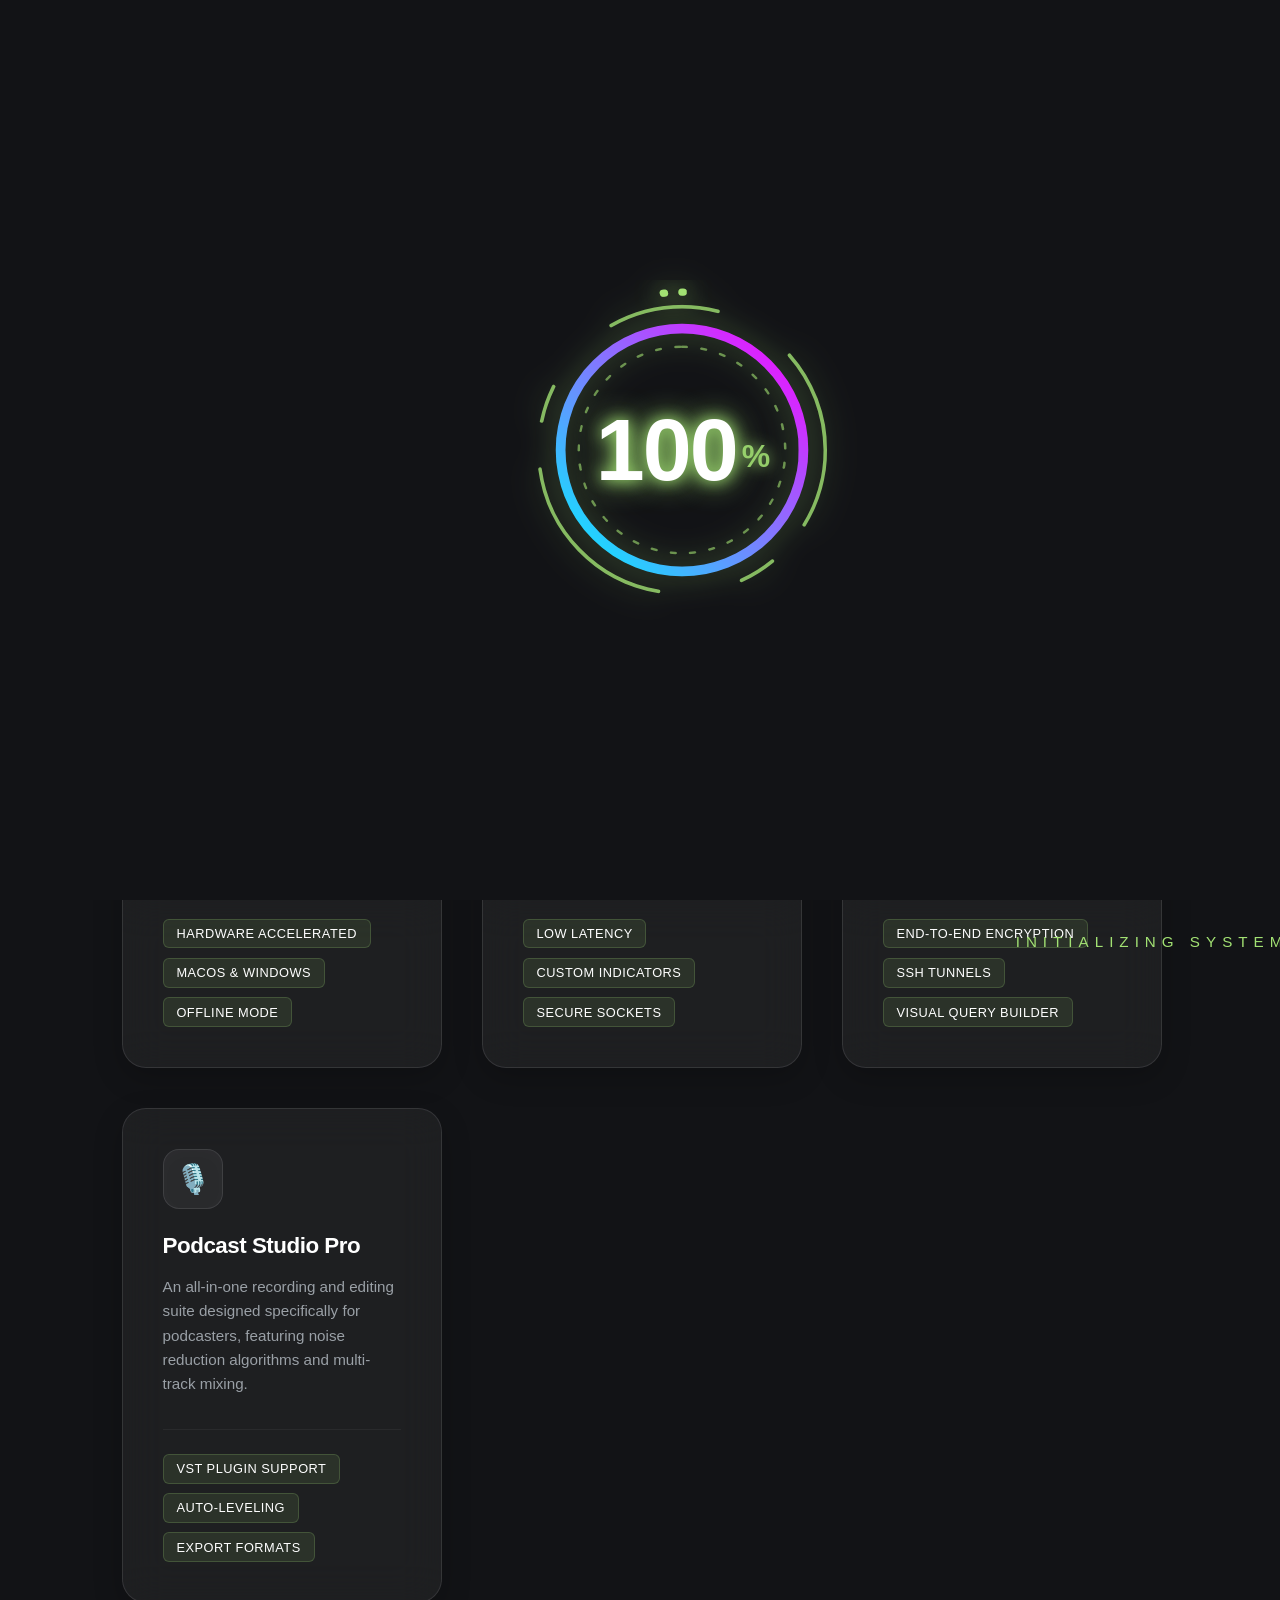
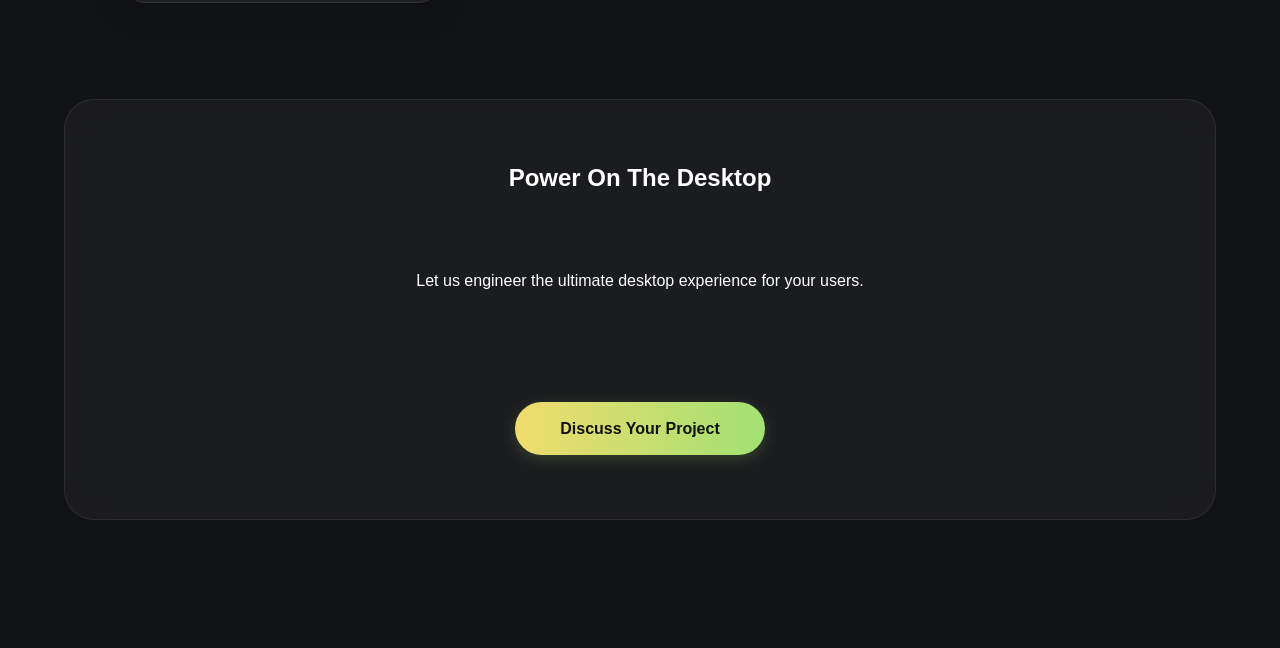
==== app.html @ fe09f775 "Initial commit" ====
<!DOCTYPE html>
<html lang="en">
<head>
    <meta charset="UTF-8">
    <meta name="viewport" content="width=device-width, initial-scale=1.0">
    <!-- Security Headers -->
    <meta http-equiv="Content-Security-Policy" content="default-src 'self' 'unsafe-inline' 'unsafe-eval' https://fonts.googleapis.com https://fonts.gstatic.com https://wa.me https://t.me; img-src 'self' data: https:;">
    <meta http-equiv="X-Content-Type-Options" content="nosniff">
    <meta http-equiv="X-Frame-Options" content="DENY">
    <meta http-equiv="Referrer-Policy" content="strict-origin-when-cross-origin">
    <title>Desktop Apps | Future Developers</title>
    <link rel="stylesheet" href="style.css">
    <link href="https://fonts.googleapis.com/css2?family=Outfit:wght@300;400;500;600;700&display=swap" rel="stylesheet">
</head>
<body>
    <div id="preloader">
        <div class="loader-content">
            <div class="loader-wrapper">
                <svg class="loader-rings" viewBox="0 0 280 280">
                    <defs>
                        <linearGradient id="neonGradient" x1="0%" y1="0%" x2="100%" y2="100%">
                            <stop offset="0%" stop-color="var(--neon-cyan)" />
                            <stop offset="100%" stop-color="var(--neon-pink)" />
                        </linearGradient>
                        <filter id="glow" x="-20%" y="-20%" width="140%" height="140%">
                            <feGaussianBlur stdDeviation="6" result="coloredBlur"/>
                            <feMerge>
                                <feMergeNode in="coloredBlur"/>
                                <feMergeNode in="SourceGraphic"/>
                            </feMerge>
                        </filter>
                        <filter id="glowInner" x="-20%" y="-20%" width="140%" height="140%">
                            <feGaussianBlur stdDeviation="3" result="coloredBlur"/>
                            <feMerge>
                                <feMergeNode in="coloredBlur"/>
                                <feMergeNode in="SourceGraphic"/>
                            </feMerge>
                        </filter>
                    </defs>
                    <circle class="ring ring-track" cx="140" cy="140" r="100"></circle>
                    <circle class="ring ring-dashed-inner" cx="140" cy="140" r="85"></circle>
                    <circle class="ring ring-progress-adv" id="ring-progress" cx="140" cy="140" r="100"></circle>
                    <circle class="ring ring-segmented-outer" cx="140" cy="140" r="118"></circle>
                    <circle class="ring ring-orbital-dot" cx="140" cy="140" r="130"></circle>
                </svg>
                <div class="percentage" id="percentage">0</div>
            </div>
            <div class="loader-status">INITIALIZING SYSTEM</div>
        </div>
    </div>
    <div class="background-blobs">
        <div class="blob blob-1"></div>
        <div class="blob blob-2"></div>
        <div class="blob blob-3"></div>
        <div class="blob blob-4" style="background: radial-gradient(circle, rgba(240, 220, 109, 0.4) 0%, rgba(240, 220, 109, 0) 70%);"></div>
    </div>

    <nav class="navbar">
        <a href="index.html" class="logo" style="text-decoration: none; color: var(--text-primary);">Future<span>Devs</span></a>
        <ul class="nav-links">
            <li><a href="index.html#services">Services</a></li>
            <li><a href="index.html#portfolio">Portfolio</a></li>
            <li><a href="index.html#contact">Contact</a></li>
        </ul>
        <a href="index.html#contact" class="btn-outline">Start Project</a>
    </nav>

    <main>
        <section class="hero page-hero" style="min-height: 50vh; padding-top: 4rem; padding-bottom: 2rem;">
            <div class="hero-content" style="max-width: 800px; text-align: center; margin: 0 auto; padding-right: 0;">
                <h1 class="stagger-text">High-Performance<br><span style="color: var(--accent-green);">Desktop Apps.</span></h1>
                <p class="stagger-text" style="margin: 0 auto 3rem;">Native and cross-platform desktop applications engineered for speed, reliability, and exceptional user experiences. Bring your powerful tools to macOS, Windows, and Linux.</p>
            </div>
        </section>

        <section class="trending-section" style="padding-top: 0; padding-bottom: 6rem;">
            <div class="project-grid">
                
                <div class="project-card">
                    <div class="project-icon">🎨</div>
                    <h3>Vector Design Suite</h3>
                    <p>A lightning-fast native desktop application for creative professionals, featuring infinite canvas rendering and real-time collaboration.</p>
                    <ul class="project-features">
                        <li>Hardware Accelerated</li>
                        <li>macOS & Windows</li>
                        <li>Offline Mode</li>
                    </ul>
                </div>

                <div class="project-card">
                    <div class="project-icon">📊</div>
                    <h3>Financial Trading Terminal</h3>
                    <p>A high-density trading terminal capable of rendering dozens of live data charts simultaneously without lagging or crashing.</p>
                    <ul class="project-features">
                        <li>Low Latency</li>
                        <li>Custom Indicators</li>
                        <li>Secure Sockets</li>
                    </ul>
                </div>

                <div class="project-card">
                    <div class="project-icon">🗄️</div>
                    <h3>Local Database Manager</h3>
                    <p>A secure, offline-first tool for database administrators to query, visualize, and safely backup sensitive on-premise data.</p>
                    <ul class="project-features">
                        <li>End-to-end Encryption</li>
                        <li>SSH Tunnels</li>
                        <li>Visual Query Builder</li>
                    </ul>
                </div>

                <div class="project-card">
                    <div class="project-icon">🎙️</div>
                    <h3>Podcast Studio Pro</h3>
                    <p>An all-in-one recording and editing suite designed specifically for podcasters, featuring noise reduction algorithms and multi-track mixing.</p>
                    <ul class="project-features">
                        <li>VST Plugin Support</li>
                        <li>Auto-Leveling</li>
                        <li>Export Formats</li>
                    </ul>
                </div>

            </div>
        </section>
        
        <section class="contact-section" style="padding-top: 0;">
            <div class="contact-container glass-panel" style="text-align: center; flex-direction: column;">
                <h2>Power On The Desktop</h2>
                <p style="margin-bottom: 2rem;">Let us engineer the ultimate desktop experience for your users.</p>
                <a href="index.html#contact" class="btn-primary">Discuss Your Project</a>
            </div>
        </section>
    </main>

    <script src="script.js"></script>
    <!-- Floating WhatsApp Button -->
    <a href="https://wa.me/94769168815" target="_blank" class="floating-whatsapp" aria-label="Chat with us on WhatsApp">
        <svg viewBox="0 0 24 24" fill="currentColor" xmlns="http://www.w3.org/2000/svg">
            <path d="M17.472 14.382c-.297-.149-1.758-.867-2.03-.967-.273-.099-.471-.148-.67.15-.197.297-.767.966-.94 1.164-.173.199-.347.223-.644.075-.297-.15-1.255-.463-2.39-1.475-.883-.788-1.48-1.761-1.653-2.059-.173-.297-.018-.458.13-.606.134-.133.298-.347.446-.52.149-.174.198-.298.298-.497.099-.198.05-.371-.025-.52-.075-.149-.669-1.612-.916-2.207-.242-.579-.487-.5-.669-.51-.173-.008-.371-.01-.57-.01-.198 0-.52.074-.792.372-.272.297-1.04 1.016-1.04 2.479 0 1.462 1.065 2.875 1.213 3.074.149.198 2.096 3.2 5.077 4.487.709.306 1.262.489 1.694.625.712.227 1.36.195 1.871.118.571-.085 1.758-.719 2.006-1.413.248-.694.248-1.289.173-1.413-.074-.124-.272-.198-.57-.347m-5.421 7.403h-.004a9.87 9.87 0 01-5.031-1.378l-.361-.214-3.741.982.998-3.648-.235-.374a9.86 9.86 0 01-1.51-5.26c.001-5.45 4.436-9.884 9.888-9.884 2.64 0 5.122 1.03 6.988 2.898a9.825 9.825 0 012.893 6.994c-.003 5.45-4.437 9.884-9.885 9.884m8.413-18.297A11.815 11.815 0 0012.05 0C5.495 0 .16 5.335.157 11.892c0 2.096.547 4.142 1.588 5.945L.057 24l6.305-1.654a11.882 11.882 0 005.683 1.448h.005c6.554 0 11.89-5.335 11.893-11.893a11.821 11.821 0 00-3.48-8.413Z"/>
        </svg>
    </a>
    <!-- Floating Telegram Button -->
    <a href="https://t.me/sljohnwick" target="_blank" class="floating-telegram" aria-label="Chat with us on Telegram">
        <svg viewBox="0 0 24 24" fill="currentColor" xmlns="http://www.w3.org/2000/svg">
            <path d="M12 0C5.373 0 0 5.373 0 12s5.373 12 12 12 12-5.373 12-12S18.627 0 12 0zm5.894 8.221l-1.97 9.28c-.145.658-.537.818-1.084.508l-3-2.21-1.446 1.394c-.14.18-.357.295-.6.295-.002 0-.003 0-.005 0l.213-3.054 5.56-5.022c.24-.213-.054-.334-.373-.121l-6.869 4.326-2.96-.924c-.64-.203-.658-.64.135-.954l11.566-4.458c.538-.196 1.006.128.832.941z"/>
        </svg>
    </a>
    <!-- Floating Telegram Button -->
    <a href="https://t.me/sljohnwick" target="_blank" class="floating-telegram" aria-label="Chat with us on Telegram">
        <svg viewBox="0 0 24 24" fill="currentColor" xmlns="http://www.w3.org/2000/svg">
            <path d="M12 0C5.373 0 0 5.373 0 12s5.373 12 12 12 12-5.373 12-12S18.627 0 12 0zm5.894 8.221l-1.97 9.28c-.145.658-.537.818-1.084.508l-3-2.21-1.446 1.394c-.14.18-.357.295-.6.295-.002 0-.003 0-.005 0l.213-3.054 5.56-5.022c.24-.213-.054-.334-.373-.121l-6.869 4.326-2.96-.924c-.64-.203-.658-.64.135-.954l11.566-4.458c.538-.196 1.006.128.832.941z"/>
        </svg>
    </a>
</body>
</html>
---- style.css ----
:root {
    --bg-color: #121316;
    --text-primary: #FFFFFF;
    --text-secondary: #9AA0A6;
    --accent-green: #A2E173;
    --accent-yellow: #F0DC6D;
    --accent-gradient: linear-gradient(90deg, var(--accent-yellow), var(--accent-green));
    --glass-bg: rgba(255, 255, 255, 0.04);
    --glass-border: rgba(255, 255, 255, 0.08);
    --font-main: 'Outfit', sans-serif;
    --neon-cyan: #00f3ff;
    --neon-pink: #ff00ff;
    --neon-glow: rgba(0, 243, 255, 0.4);
}

* {
    margin: 0;
    padding: 0;
    box-sizing: border-box;
}

body {
    background-color: var(--bg-color);
    color: var(--text-primary);
    font-family: var(--font-main);
    overflow-x: hidden;
    position: relative;
    min-height: 100vh;
}

/* Preloader */
#preloader {
    position: fixed;
    top: 0;
    left: 0;
    width: 100%;
    height: 100%;
    background: var(--bg-color);
    display: flex;
    justify-content: center;
    align-items: center;
    z-index: 9999;
    transition: opacity 0.8s cubic-bezier(0.65, 0, 0.35, 1), visibility 0.8s cubic-bezier(0.65, 0, 0.35, 1);
}

#preloader.fade-out {
    opacity: 0;
    visibility: hidden;
}

.loader-content {
    text-align: center;
    width: 320px;
    padding: 2rem;
}

.percentage {
    font-size: 5.5rem;
    font-weight: 700;
    color: #ffffff;
    text-shadow: 0 0 15px var(--accent-green), 0 0 30px var(--accent-green);
    margin: 0;
    font-variant-numeric: tabular-nums;
    letter-spacing: -2px;
    position: relative;
    z-index: 10;
    animation: pulsePercent 2s infinite alternate;
}

.percentage::after {
    content: '%';
    font-size: 2rem;
    margin-left: 5px;
    vertical-align: middle;
    opacity: 0.9;
    color: var(--accent-green);
    text-shadow: 0 0 15px var(--accent-green);
}

@keyframes pulsePercent {
    0% { text-shadow: 0 0 10px var(--accent-green), 0 0 20px var(--accent-green); opacity: 0.8; }
    100% { text-shadow: 0 0 25px var(--accent-green), 0 0 45px var(--accent-green); opacity: 1; }
}

.loader-wrapper {
    position: relative;
    width: 340px;
    height: 340px;
    display: flex;
    justify-content: center;
    align-items: center;
    margin: 0 auto;
}

.loader-rings {
    position: absolute;
    top: 0;
    left: 0;
    width: 100%;
    height: 100%;
    transform: rotate(-90deg);
    filter: drop-shadow(0 0 15px rgba(162, 225, 115, 0.4));
}

.ring {
    fill: none;
    stroke-linecap: round;
}

.ring-track {
    stroke: rgba(255, 255, 255, 0.04);
    stroke-width: 6;
}

.ring-progress-adv {
    stroke: url(#neonGradient);
    stroke-width: 8;
    stroke-dasharray: 628;
    stroke-dashoffset: 628;
    transition: stroke-dashoffset 0.15s cubic-bezier(0.4, 0, 0.2, 1);
}

.ring-dashed-inner {
    stroke: var(--accent-green);
    stroke-width: 2;
    stroke-dasharray: 4 12;
    opacity: 0.6;
    animation: spinClockwise 10s linear infinite;
    transform-origin: center;
}

.ring-segmented-outer {
    stroke: var(--accent-green);
    stroke-width: 3;
    stroke-dasharray: 30 70 150 40;
    opacity: 0.8;
    animation: spinCounter 15s linear infinite;
    transform-origin: center;
}

.ring-orbital-dot {
    stroke: var(--accent-green);
    stroke-width: 6;
    stroke-dasharray: 1 800;
    stroke-linecap: round;
    animation: spinClockwise 3s cubic-bezier(0.68, -0.55, 0.265, 1.55) infinite;
    transform-origin: center;
    filter: drop-shadow(0 0 10px var(--accent-green));
}

.loader-status {
    position: absolute;
    bottom: -50px;
    width: 100%;
    text-align: center;
    font-size: 0.95rem;
    letter-spacing: 6px;
    color: var(--accent-green);
    text-transform: uppercase;
    font-weight: 500;
    animation: pulseText 2s ease-in-out infinite;
}

@keyframes spinClockwise {
    100% { transform: rotate(360deg); }
}

@keyframes spinCounter {
    100% { transform: rotate(-360deg); }
}

@keyframes pulseText {
    0%, 100% { opacity: 0.5; text-shadow: 0 0 8px var(--accent-green); }
    50% { opacity: 1; text-shadow: 0 0 20px var(--accent-green); }
}

/* Background Blobs */
.background-blobs {
    position: fixed;
    top: 0;
    left: 0;
    width: 100%;
    height: 100%;
    z-index: -1;
    overflow: hidden;
    pointer-events: none;
    transform: translateZ(0); /* Hardware acceleration hint */
}

.blob {
    position: absolute;
    border-radius: 50%;
    opacity: 0.6;
    animation: float 20s infinite ease-in-out;
    will-change: transform; /* Hint browser to optimize animation */
}

.blob-1 {
    top: -15%;
    right: -10%;
    width: 700px;
    height: 700px;
    background: radial-gradient(circle, rgba(162, 225, 115, 0.4) 0%, rgba(162, 225, 115, 0) 70%);
    animation-delay: 0s;
}

.blob-2 {
    top: 15%;
    right: 35%;
    width: 450px;
    height: 450px;
    background: radial-gradient(circle, rgba(240, 220, 109, 0.4) 0%, rgba(240, 220, 109, 0) 70%);
    animation-delay: -5s;
}

.blob-3 {
    bottom: -15%;
    left: -15%;
    width: 800px;
    height: 800px;
    background: radial-gradient(circle, rgba(162, 225, 115, 0.2) 0%, rgba(162, 225, 115, 0) 70%);
    animation-delay: -10s;
}

.blob-4 {
    top: 50%;
    right: -5%;
    width: 600px;
    height: 600px;
    background: radial-gradient(circle, rgba(43, 85, 80, 0.4) 0%, rgba(43, 85, 80, 0) 70%);
    animation-delay: -15s;
}

@keyframes float {
    0%, 100% { transform: translate(0, 0) scale(1); }
    33% { transform: translate(40px, -60px) scale(1.1); }
    66% { transform: translate(-30px, 30px) scale(0.9); }
}

/* Navbar */
.navbar {
    display: flex;
    justify-content: space-between;
    align-items: center;
    padding: 2.5rem 5%;
    max-width: 1400px;
    margin: 0 auto;
}

.logo {
    font-size: 2.2rem;
    font-weight: 700;
    letter-spacing: -0.5px;
}

.logo span {
    color: var(--text-secondary);
    font-weight: 400;
}

.nav-links {
    display: flex;
    gap: 3.5rem;
    list-style: none;
}

.nav-links a {
    color: var(--text-primary);
    text-decoration: none;
    font-size: 1rem;
    font-weight: 400;
    transition: color 0.3s;
}

.nav-links a:hover {
    color: var(--accent-green);
}

.btn-outline {
    padding: 0.7rem 2rem;
    border: 1px solid rgba(255,255,255,0.3);
    border-radius: 30px;
    color: var(--text-primary);
    text-decoration: none;
    font-size: 0.95rem;
    transition: all 0.3s ease;
}

.btn-outline:hover {
    border-color: var(--text-primary);
    background: rgba(255,255,255,0.05);
}

/* Hero Section */
.hero {
    display: flex;
    align-items: center;
    justify-content: space-between;
    padding: 3rem 5% 6rem;
    max-width: 1400px;
    margin: 0 auto;
    position: relative;
    gap: 4rem;
}

.hero-content {
    flex: 1;
    max-width: 650px;
    z-index: 2;
}

.hero h1 {
    font-size: 5rem;
    line-height: 1.05;
    font-weight: 600;
    margin-bottom: 1.8rem;
    letter-spacing: -1.5px;
}

.hero p {
    color: var(--text-secondary);
    font-size: 1.15rem;
    line-height: 1.7;
    margin-bottom: 3rem;
    max-width: 90%;
}

.hero-actions {
    display: flex;
    align-items: center;
    gap: 2.5rem;
}

.btn-primary {
    background: var(--accent-gradient);
    color: #111;
    padding: 1.1rem 2.8rem;
    border-radius: 30px;
    text-decoration: none;
    font-weight: 600;
    font-size: 1rem;
    transition: transform 0.3s, box-shadow 0.3s;
    box-shadow: 0 4px 15px rgba(162, 225, 115, 0.2);
}

.btn-primary:hover {
    transform: translateY(-2px);
    box-shadow: 0 8px 30px rgba(162, 225, 115, 0.4);
}

.btn-text {
    color: var(--text-primary);
    text-decoration: none;
    font-weight: 500;
    display: flex;
    align-items: center;
    gap: 0.6rem;
    font-size: 1rem;
    transition: opacity 0.3s;
}

.btn-text:hover {
    opacity: 0.8;
}

.arrow {
    transition: transform 0.3s;
}

.btn-text:hover .arrow {
    transform: translateX(6px);
}

.hero-visual {
    flex: 1;
    position: relative;
    display: flex;
    justify-content: flex-end;
    align-items: center;
    z-index: 2;
}

.hero-image {
    width: 100%;
    max-width: 580px;
    height: 700px;
    border-radius: 30px;
    object-fit: cover;
    mask-image: linear-gradient(to bottom, rgba(0,0,0,1) 60%, rgba(0,0,0,0) 100%);
    -webkit-mask-image: linear-gradient(to bottom, rgba(0,0,0,1) 60%, rgba(0,0,0,0) 100%);
}

.circular-badge {
    position: absolute;
    top: 5%;
    right: -2%;
    width: 120px;
    height: 120px;
    animation: rotate 15s linear infinite;
    background: rgba(0,0,0,0.4);
    backdrop-filter: blur(10px);
    border-radius: 50%;
    display: flex;
    justify-content: center;
    align-items: center;
}

.circular-badge svg {
    width: 90%;
    height: 90%;
    fill: var(--text-secondary);
    font-size: 11px;
    font-weight: 600;
    letter-spacing: 3px;
}

@keyframes rotate {
    100% { transform: rotate(360deg); }
}

/* Stats Bar */
.glass-panel {
    background: var(--glass-bg);
    backdrop-filter: blur(25px);
    -webkit-backdrop-filter: blur(25px);
    border: 1px solid var(--glass-border);
    border-radius: 30px;
    padding: 3rem 5rem;
}

.stats-bar {
    display: flex;
    justify-content: space-between;
    align-items: center;
    max-width: 1300px;
    margin: 2rem auto 6rem;
    position: relative;
    z-index: 10;
    box-shadow: 0 20px 40px rgba(0,0,0,0.2);
}

.stat-item {
    display: flex;
    flex-direction: column;
    gap: 0.8rem;
}

.stat-label {
    color: var(--text-secondary);
    font-size: 1rem;
    font-weight: 500;
}

.stat-value {
    font-size: 2.8rem;
    font-weight: 600;
    display: flex;
    align-items: center;
    gap: 1.5rem;
}

.avatars {
    display: flex;
    margin-left: 1rem;
}

.avatar {
    width: 44px;
    height: 44px;
    border-radius: 50%;
    border: 3px solid #1a1c20;
    margin-left: -15px;
    background-size: cover;
    background-position: center;
}

.bg-1 { background-color: #f7a399; }
.bg-2 { background-color: #9cd08f; }
.bg-3 { background-color: #8faed0; }
.bg-4 { background-color: #d08fce; }
.bg-5 { background-color: #e4c580; }

.eth-price {
    display: flex;
    flex-direction: column;
    align-items: flex-end;
    gap: 0.8rem;
}

.star {
    color: var(--accent-yellow);
    font-size: 1.6rem;
}

/* Trending Section */
.trending-section {
    display: flex;
    padding: 2rem 5% 8rem;
    max-width: 1400px;
    margin: 0 auto;
    gap: 6rem;
    align-items: center;
    position: relative;
    z-index: 2;
}

.trending-grid {
    flex: 1.1;
    display: grid;
    grid-template-columns: 1fr 1fr;
    gap: 1.8rem;
}

.grid-item {
    border-radius: 24px;
    overflow: hidden;
    aspect-ratio: 4/4.5;
    position: relative;
    transition: transform 0.4s cubic-bezier(0.175, 0.885, 0.32, 1.275);
    background: #1a1c20;
}

.grid-item:hover {
    transform: translateY(-12px) scale(1.03);
    z-index: 2;
    box-shadow: 0 20px 40px rgba(0,0,0,0.5);
}

.grid-item img {
    width: 100%;
    height: 100%;
    object-fit: cover;
    transition: transform 0.6s ease;
}

.grid-item:hover img {
    transform: scale(1.1);
}

.image-label {
    position: absolute;
    bottom: 20px;
    left: 20px;
    padding: 0.6rem 1.4rem;
    border-radius: 30px;
    font-size: 0.95rem;
    font-weight: 500;
    z-index: 10;
    pointer-events: none;
    transition: transform 0.4s ease, background 0.4s ease;
}

.glass-label {
    background: rgba(255, 255, 255, 0.08); /* slightly transparent white */
    backdrop-filter: blur(15px);
    -webkit-backdrop-filter: blur(15px);
    border: 1px solid rgba(255, 255, 255, 0.15);
    color: var(--text-primary);
    box-shadow: 0 8px 32px rgba(0, 0, 0, 0.3);
}

.grid-item:hover .image-label {
    transform: translateY(-5px);
    background: rgba(255, 255, 255, 0.12); /* Brighter on hover */
}

/* Varying background colors for the cards behind images similar to the reference */
.grid-item:nth-child(1) { background-color: #4a5d4a; }
.grid-item:nth-child(2) { background-color: #43545c; }
.grid-item:nth-child(3) { background-color: #634b4b; }
.grid-item:nth-child(4) { background-color: #5c5c43; }


.trending-info {
    flex: 0.9;
    max-width: 480px;
}

.subtitle {
    color: var(--text-secondary);
    font-size: 0.95rem;
    font-weight: 500;
    margin-bottom: 1.5rem;
    display: block;
}

.trending-info h2 {
    font-size: 4rem;
    line-height: 1.1;
    font-weight: 600;
    margin-bottom: 2rem;
    letter-spacing: -1px;
}

.trending-info p {
    color: var(--text-secondary);
    line-height: 1.7;
    margin-bottom: 3.5rem;
    font-size: 1.1rem;
}

/* Contact Section */
.contact-section {
    padding: 6rem 5% 8rem;
    max-width: 1400px;
    margin: 0 auto;
    position: relative;
    z-index: 2;
}

.contact-container {
    display: flex;
    justify-content: space-between;
    gap: 5rem;
    padding: 4rem 5rem;
    align-items: center;
}

.contact-info {
    flex: 1;
    max-width: 450px;
}

.contact-info h2 {
    font-size: 3.5rem;
    line-height: 1.1;
    font-weight: 600;
    margin-bottom: 1.5rem;
    letter-spacing: -1px;
}

.contact-info p {
    color: var(--text-secondary);
    line-height: 1.7;
    font-size: 1.1rem;
}

.contact-methods-grid {
    flex: 1;
    display: grid;
    grid-template-columns: 1fr 1fr;
    gap: 1.5rem;
    width: 100%;
}

.contact-card {
    background: rgba(0, 0, 0, 0.2);
    border: 1px solid rgba(255, 255, 255, 0.08);
    border-radius: 20px;
    padding: 1.5rem;
    display: flex;
    align-items: center;
    gap: 1.2rem;
    text-decoration: none;
    transition: all 0.3s cubic-bezier(0.175, 0.885, 0.32, 1.275);
    cursor: pointer;
}

.contact-card:hover {
    transform: translateY(-5px);
    background: rgba(255, 255, 255, 0.05);
    border-color: rgba(255, 255, 255, 0.2);
    box-shadow: 0 10px 30px rgba(0,0,0,0.3);
}

.contact-icon {
    width: 50px;
    height: 50px;
    border-radius: 14px;
    display: flex;
    justify-content: center;
    align-items: center;
    flex-shrink: 0;
}

.contact-details {
    display: flex;
    flex-direction: column;
    gap: 0.3rem;
}

.contact-type {
    font-size: 0.9rem;
    color: var(--text-secondary);
    font-weight: 500;
}

.contact-value {
    color: var(--text-primary);
    font-size: 1.05rem;
    font-weight: 600;
    white-space: nowrap;
}

.social-card {
    flex-direction: column;
    align-items: flex-start;
    justify-content: center;
    gap: 0.8rem;
}

.mb-small {
    margin-bottom: 0.2rem;
}

.social-links {
    display: flex;
    gap: 1rem;
}

.social-icon {
    width: 44px;
    height: 44px;
    border-radius: 50%;
    background: rgba(255, 255, 255, 0.05);
    display: flex;
    justify-content: center;
    align-items: center;
    color: var(--text-primary);
    text-decoration: none;
    transition: all 0.3s ease;
    border: 1px solid rgba(255, 255, 255, 0.1);
}

.social-icon:hover {
    background: var(--accent-gradient);
    color: #111;
    transform: translateY(-3px);
    border-color: transparent;
}

/* Text-Based Project Cards */
.project-grid {
    display: grid;
    grid-template-columns: repeat(auto-fit, minmax(320px, 1fr));
    gap: 2.5rem;
    max-width: 1200px;
    margin: 0 auto;
    padding: 0 5%;
}

.project-card {
    background: rgba(255, 255, 255, 0.05);
    border: 1px solid rgba(255, 255, 255, 0.1);
    box-shadow: 0 10px 30px rgba(0,0,0,0.2);
    border-radius: 24px;
    padding: 2.5rem;
    text-align: left;
    backdrop-filter: blur(20px);
    -webkit-backdrop-filter: blur(20px);
    transition: all 0.4s ease;
    display: flex;
    flex-direction: column;
    position: relative;
    overflow: hidden;
}

.project-card::before {
    content: '';
    position: absolute;
    top: 0; left: 0; right: 0;
    height: 4px;
    background: linear-gradient(90deg, var(--accent-green), var(--accent-yellow));
    opacity: 0;
    transition: opacity 0.4s ease;
}

.project-card:hover {
    transform: translateY(-8px);
    background: rgba(255, 255, 255, 0.08);
    border-color: rgba(255, 255, 255, 0.2);
    box-shadow: 0 20px 40px rgba(0,0,0,0.4);
}

.project-card:hover::before {
    opacity: 1;
}

.project-icon {
    width: 60px;
    height: 60px;
    background: rgba(255, 255, 255, 0.05);
    border: 1px solid rgba(255, 255, 255, 0.1);
    border-radius: 16px;
    display: flex;
    align-items: center;
    justify-content: center;
    font-size: 1.8rem;
    margin-bottom: 1.5rem;
    box-shadow: inset 0 4px 20px rgba(255,255,255,0.02);
    color: var(--accent-green);
}

.project-card h3 {
    font-size: 1.4rem;
    font-weight: 600;
    color: #fff;
    margin: 0 0 1rem 0;
    letter-spacing: -0.5px;
}

.project-card p {
    font-size: 0.95rem;
    color: var(--text-secondary);
    line-height: 1.6;
    margin: 0 0 2rem 0;
    flex-grow: 1;
}

.project-features {
    list-style: none;
    padding: 0;
    margin: 0;
    display: flex;
    flex-wrap: wrap;
    gap: 0.6rem;
    border-top: 1px solid rgba(255, 255, 255, 0.05);
    padding-top: 1.5rem;
}

.project-features li {
    font-size: 0.8rem;
    font-weight: 500;
    color: var(--text-primary);
    background: rgba(162, 225, 115, 0.1);
    padding: 0.4rem 0.8rem;
    border-radius: 6px;
    border: 1px solid rgba(162, 225, 115, 0.2);
    letter-spacing: 0.5px;
    text-transform: uppercase;
}

/* Responsive */
@media (max-width: 1024px) {
    .hero {
        flex-direction: column;
        text-align: center;
        gap: 3rem;
        padding-top: 1rem;
    }
    .hero-content {
        padding-right: 0;
        display: flex;
        flex-direction: column;
        align-items: center;
    }
    .hero-visual {
        justify-content: center;
        width: 100%;
    }
    .stats-bar {
        flex-wrap: wrap;
        gap: 2.5rem;
        padding: 2.5rem;
        margin-top: -2rem;
        justify-content: center;
        text-align: center;
    }
    .stat-item {
        align-items: center;
        width: 100%;
        gap: 0.5rem;
    }
    .stat-value {
        justify-content: center;
    }
    .eth-price {
        align-items: center;
        width: 100%;
    }
    .trending-section {
        flex-direction: column;
        gap: 3rem;
    }
    .trending-info {
        text-align: center;
        max-width: 100%;
        order: -1; /* Move title above grid on smaller screens */
    }
    .contact-container {
        flex-direction: column;
        padding: 3rem 2rem;
        text-align: center;
    }
    .contact-methods-grid {
        grid-template-columns: 1fr;
    }
    .contact-info {
        max-width: 100%;
    }
}

@media (max-width: 768px) {
    .navbar {
        flex-direction: column;
        gap: 1.5rem;
        padding: 1.5rem 5%;
    }
    .nav-links {
        gap: 1.5rem;
        flex-wrap: wrap;
        justify-content: center;
    }
    .hero h1 {
        font-size: 3.5rem;
    }
    .hero p {
        font-size: 1.05rem;
    }
    .hero-image {
        height: 500px;
    }
    .circular-badge {
        width: 90px;
        height: 90px;
        right: 0;
        top: 0;
    }
    .trending-info h2, .contact-info h2 {
        font-size: 3rem;
    }
    .trending-grid {
        grid-template-columns: 1fr;
    }
    .stat-value {
        font-size: 2.2rem;
    }
    .glass-panel {
        padding: 2rem 1.5rem;
        border-radius: 20px;
    }
    .contact-card {
        flex-direction: column;
        text-align: center;
        gap: 0.8rem;
    }
    .social-card {
        align-items: center;
    }
}

@media (max-width: 480px) {
    .nav-links {
        display: none; /* In a real app, use a hamburger menu UI here. For landing stability, hide direct links if too cramped, but we'll try to just scale them down below */
    }
    .btn-outline {
        padding: 0.5rem 1.5rem;
        font-size: 0.85rem;
    }
    .hero h1 {
        font-size: 2.8rem;
        letter-spacing: -0.5px;
    }
    .hero p {
        font-size: 0.95rem;
    }
    .hero-actions {
        flex-direction: column;
        gap: 1.5rem;
        width: 100%;
    }
    .btn-primary {
        width: 100%;
        text-align: center;
    }
    .hero-image {
        height: 380px;
    }
    .stat-item {
        width: 100%;
    }
    .trending-info h2, .contact-info h2 {
        font-size: 2.4rem;
    }
    .contact-section {
        padding: 4rem 5% 4rem;
    }
    .project-grid {
        grid-template-columns: 1fr;
        padding: 0 1rem;
    }
    .project-card {
        padding: 1.5rem;
    }
    .project-card h3 {
        font-size: 1.2rem;
    }
    .btn-primary {
        padding: 1rem 2rem;
    }
    .previous-products-section h2 {
        font-size: 2rem !important;
    }
    /* Ensure bot images are responsive and not cut off on mobile */
    .project-card > div[style*="height: 220px"] {
        height: 180px !important;
    }
    /* Make the floating buttons slightly smaller on mobile to avoid blocking content */
    .floating-whatsapp, .floating-telegram {
        width: 50px;
        height: 50px;
    }
    .floating-whatsapp svg, .floating-telegram svg {
        width: 28px;
        height: 28px;
    }
    .floating-whatsapp {
        bottom: 90px;
        right: 20px;
    }
    .floating-telegram {
        bottom: 20px;
        right: 20px;
    }
}

/* Floating WhatsApp Button */
.floating-whatsapp {
    position: fixed;
    bottom: 100px;
    right: 30px;
    width: 60px;
    height: 60px;
    background-color: #25D366;
    color: white;
    border-radius: 50%;
    display: flex;
    align-items: center;
    justify-content: center;
    box-shadow: 0 4px 15px rgba(37, 211, 102, 0.4);
    z-index: 1000;
    transition: all 0.3s ease;
    text-decoration: none;
}

.floating-whatsapp:hover {
    transform: translateY(-5px) scale(1.05);
    box-shadow: 0 8px 25px rgba(37, 211, 102, 0.6);
}

.floating-whatsapp svg {
    width: 35px;
    height: 35px;
    fill: currentColor;
}

/* Floating Telegram Button */
.floating-telegram {
    position: fixed;
    bottom: 30px;
    right: 30px;
    width: 60px;
    height: 60px;
    background-color: #2AABEE;
    color: white;
    border-radius: 50%;
    display: flex;
    align-items: center;
    justify-content: center;
    box-shadow: 0 4px 15px rgba(42, 171, 238, 0.4);
    z-index: 1000;
    transition: all 0.3s ease;
    text-decoration: none;
}

.floating-telegram:hover {
    transform: translateY(-5px) scale(1.05);
    box-shadow: 0 8px 25px rgba(42, 171, 238, 0.6);
}

.floating-telegram svg {
    width: 35px;
    height: 35px;
    fill: currentColor;
}

/* --- Content Protection --- */
body {
    -webkit-user-select: none; /* Safari */
    -ms-user-select: none; /* IE 10 and IE 11 */
    user-select: none; /* Standard syntax */
}

img {
    -webkit-user-drag: none;
    -khtml-user-drag: none;
    -moz-user-drag: none;
    -o-user-drag: none;
}
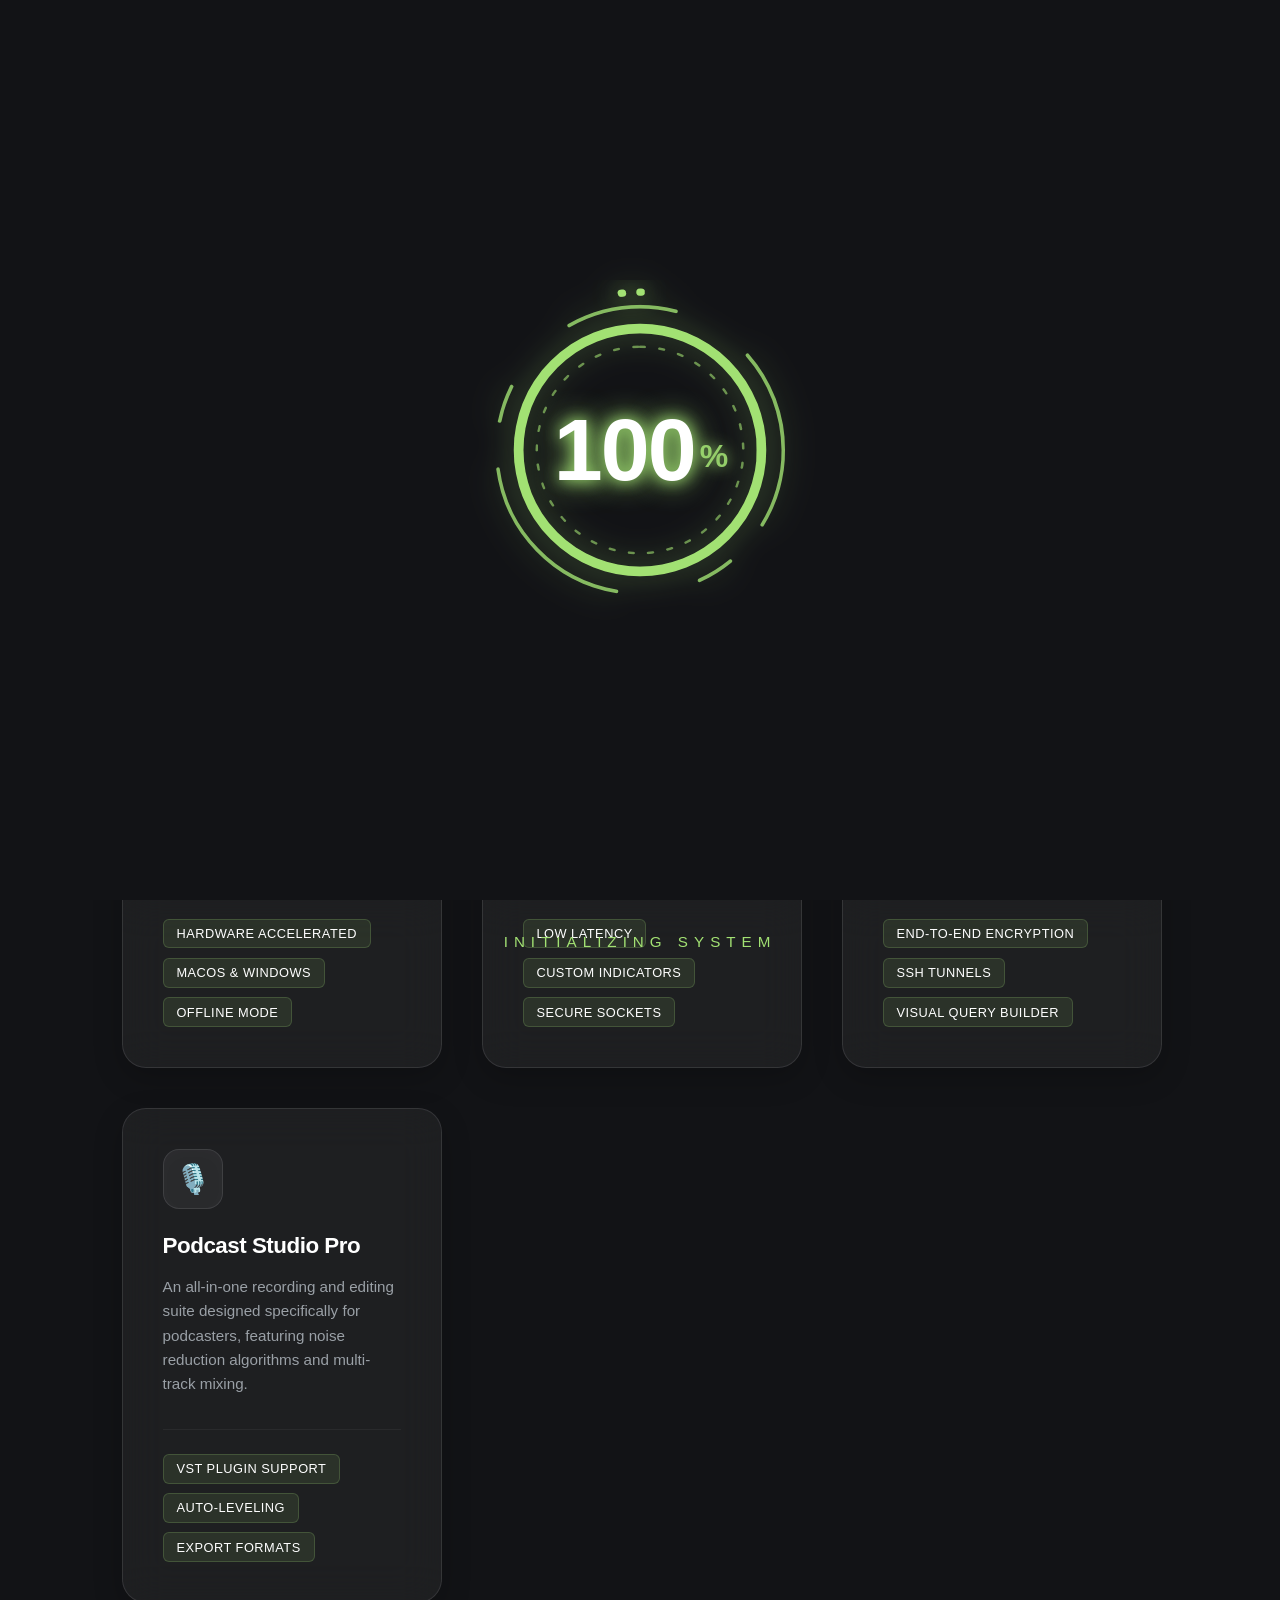
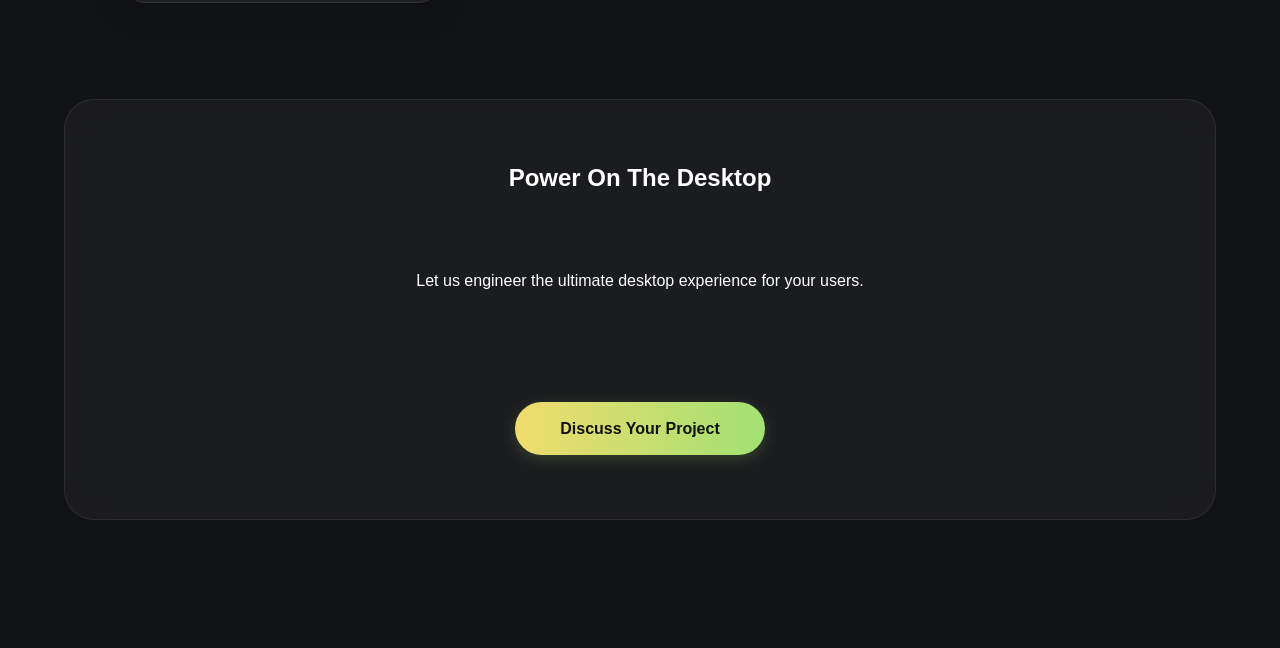
==== commit aee207c6: "Fix loader centering and unify loader structure across all pages" ====
--- a/app.html
+++ b/app.html
@@ -19,8 +19,8 @@
                 <svg class="loader-rings" viewBox="0 0 280 280">
                     <defs>
                         <linearGradient id="neonGradient" x1="0%" y1="0%" x2="100%" y2="100%">
-                            <stop offset="0%" stop-color="var(--neon-cyan)" />
-                            <stop offset="100%" stop-color="var(--neon-pink)" />
+                            <stop offset="0%" stop-color="var(--accent-green)" />
+                            <stop offset="100%" stop-color="var(--accent-green)" />
                         </linearGradient>
                         <filter id="glow" x="-20%" y="-20%" width="140%" height="140%">
                             <feGaussianBlur stdDeviation="6" result="coloredBlur"/>
@@ -145,11 +145,6 @@
             <path d="M12 0C5.373 0 0 5.373 0 12s5.373 12 12 12 12-5.373 12-12S18.627 0 12 0zm5.894 8.221l-1.97 9.28c-.145.658-.537.818-1.084.508l-3-2.21-1.446 1.394c-.14.18-.357.295-.6.295-.002 0-.003 0-.005 0l.213-3.054 5.56-5.022c.24-.213-.054-.334-.373-.121l-6.869 4.326-2.96-.924c-.64-.203-.658-.64.135-.954l11.566-4.458c.538-.196 1.006.128.832.941z"/>
         </svg>
     </a>
-    <!-- Floating Telegram Button -->
-    <a href="https://t.me/sljohnwick" target="_blank" class="floating-telegram" aria-label="Chat with us on Telegram">
-        <svg viewBox="0 0 24 24" fill="currentColor" xmlns="http://www.w3.org/2000/svg">
-            <path d="M12 0C5.373 0 0 5.373 0 12s5.373 12 12 12 12-5.373 12-12S18.627 0 12 0zm5.894 8.221l-1.97 9.28c-.145.658-.537.818-1.084.508l-3-2.21-1.446 1.394c-.14.18-.357.295-.6.295-.002 0-.003 0-.005 0l.213-3.054 5.56-5.022c.24-.213-.054-.334-.373-.121l-6.869 4.326-2.96-.924c-.64-.203-.658-.64.135-.954l11.566-4.458c.538-.196 1.006.128.832.941z"/>
-        </svg>
     </a>
 </body>
 </html>
--- a/style.css
+++ b/style.css
@@ -50,8 +50,13 @@
 
 .loader-content {
     text-align: center;
-    width: 320px;
-    padding: 2rem;
+    width: 100%;
+    max-width: 100vw;
+    padding: 0;
+    display: flex !important;
+    flex-direction: column;
+    align-items: center;
+    justify-content: center;
 }
 
 .percentage {
@@ -64,7 +69,6 @@
     letter-spacing: -2px;
     position: relative;
     z-index: 10;
-    animation: pulsePercent 2s infinite alternate;
 }
 
 .percentage::after {
@@ -84,8 +88,8 @@
 
 .loader-wrapper {
     position: relative;
-    width: 340px;
-    height: 340px;
+    width: min(340px, 90vw);
+    height: min(340px, 90vw);
     display: flex;
     justify-content: center;
     align-items: center;
@@ -94,11 +98,11 @@
 
 .loader-rings {
     position: absolute;
-    top: 0;
-    left: 0;
+    top: 50%;
+    left: 50%;
     width: 100%;
     height: 100%;
-    transform: rotate(-90deg);
+    transform: translate(-50%, -50%) rotate(-90deg);
     filter: drop-shadow(0 0 15px rgba(162, 225, 115, 0.4));
 }
 
@@ -150,11 +154,11 @@
 
 .loader-status {
     position: absolute;
-    bottom: -50px;
+    bottom: min(-50px, -5vh);
     width: 100%;
     text-align: center;
-    font-size: 0.95rem;
-    letter-spacing: 6px;
+    font-size: clamp(0.7rem, 2.5vw, 0.95rem);
+    letter-spacing: clamp(2px, 1.5vw, 6px);
     color: var(--accent-green);
     text-transform: uppercase;
     font-weight: 500;
@@ -954,6 +958,9 @@
     .hero p {
         font-size: 0.95rem;
     }
+    .percentage {
+        font-size: clamp(3.5rem, 15vw, 5.5rem);
+    }
     .hero-actions {
         flex-direction: column;
         gap: 1.5rem;
